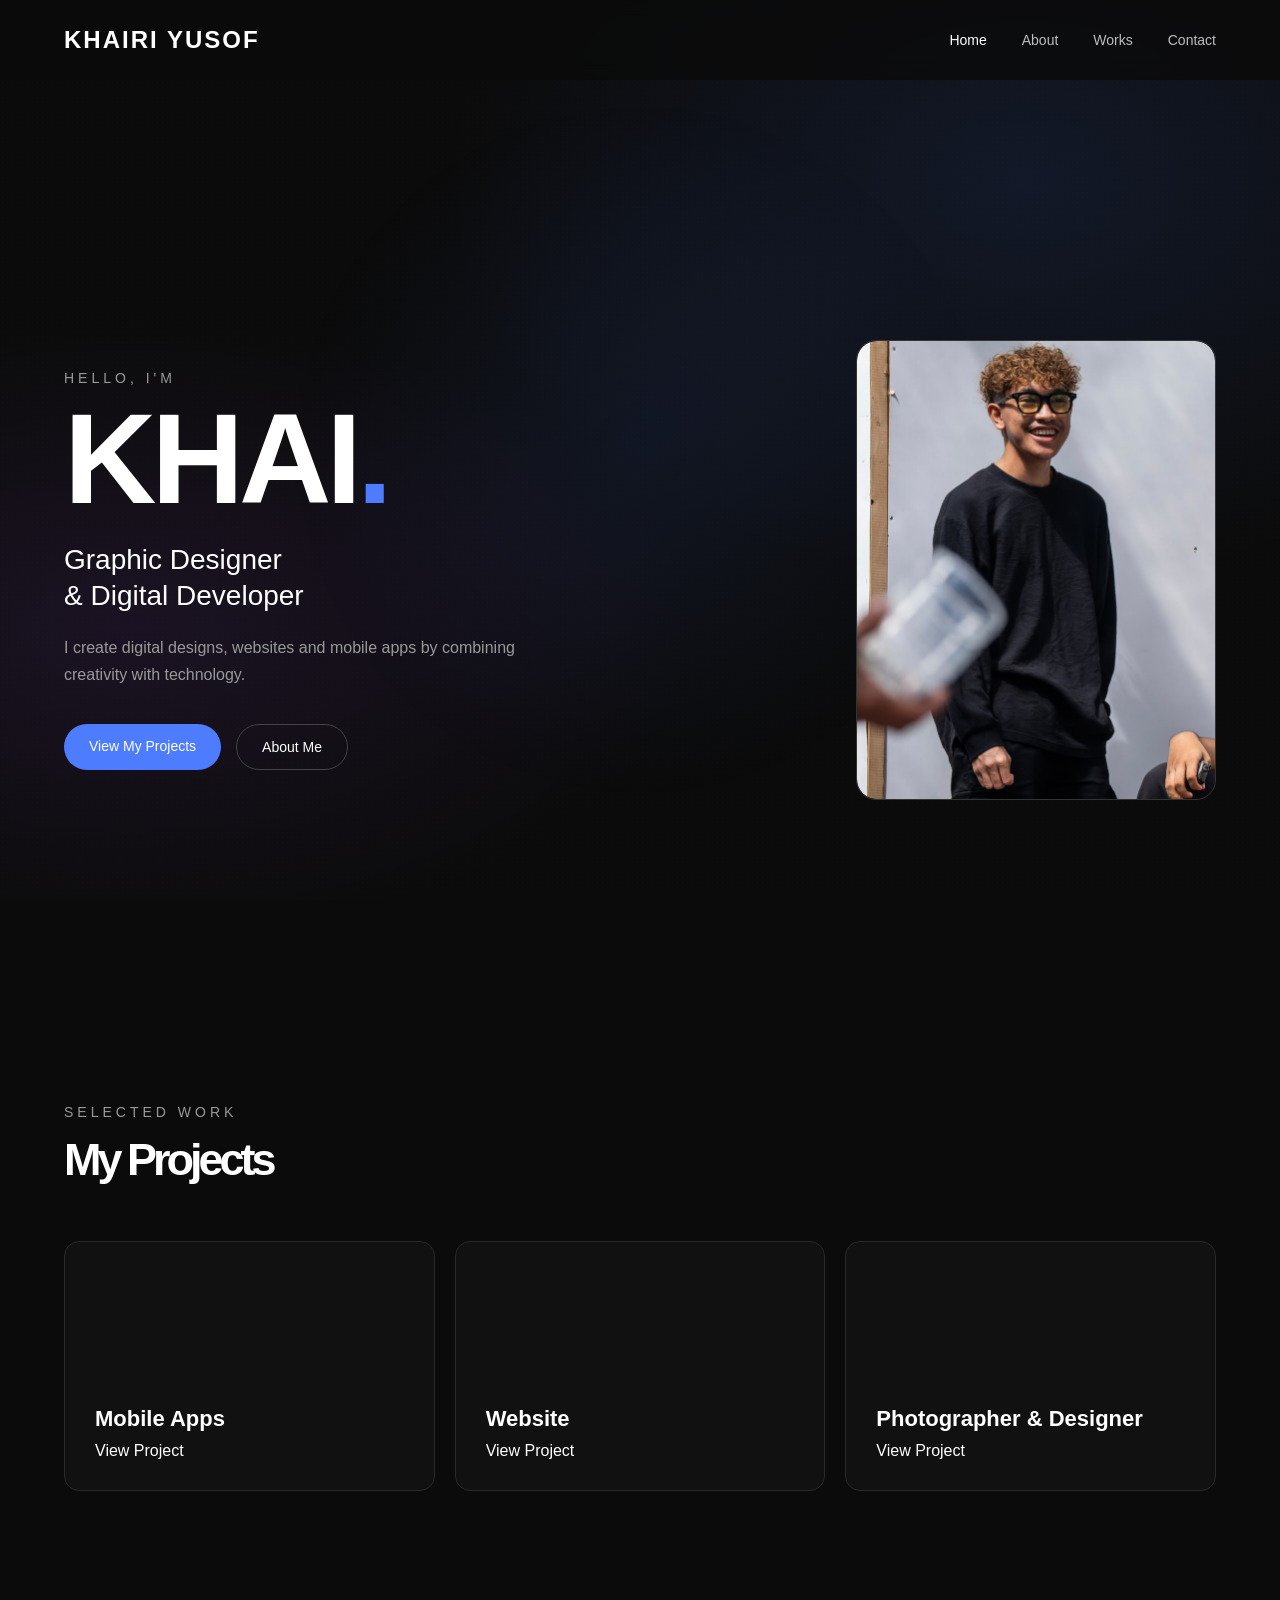
==== index.html @ d0907bf4 "Initial portfolio upload" ====
<!DOCTYPE html>
<html lang="en">

<head>
    <meta charset="UTF-8">
    <meta name="viewport" content="width=device-width, initial-scale=1.0">

    <title>Khai | Creative Multimedia</title>

    <link rel="stylesheet" href="style.css">
</head>

<body>

    <!-- NAVIGATION -->

    <header>

        <nav class="navbar">

            <a href="index.html" class="logo">
                KHAIRI YUSOF
            </a>

            <div class="nav-links">

                <a href="index.html">Home</a>

                <a href="about.html">About</a>

                <a href="#works">Works</a>

                <a href="contact.html">Contact</a>

            </div>

        </nav>

    </header>


    <!-- INTRODUCTION -->

    <section class="hero" id="home">

        <div class="hero-content">

            <p class="small-text">
                HELLO, I'M
            </p>

            <h1>
                KHAI<span>.</span>
            </h1>

            <h2>
                Graphic Designer<br>
                & Digital Developer
            </h2>

            <p class="description">
                I create digital designs, websites and mobile apps by combining creativity with technology.
            </p>

            <div class="hero-buttons">

                <a href="#works" class="btn primary">
                    View My Projects
                </a>

                <a href="about.html" class="btn secondary">
                    About Me
                </a>

            </div>

        </div>


        <!-- PHOTO -->

        <div class="hero-image">

            <div class="image-box">
                <img src="khaiii.jpeg" alt="Khairi Yusof">
            </div>

        </div>

    </section>


    <!-- MY PROJECTS -->

    <section class="home-projects" id="works">

        <div class="section-heading">

            <p class="small-text">
                SELECTED WORK
            </p>

            <h2>
                My Projects
            </h2>

        </div>


        <div class="projects-container">


            <!-- P ROJECT 1 -->

            <a href="mobileapps.html" class="project-card">


                <div class="project-content">

                    <h3>
                        Mobile Apps
                    </h3>

                    <span>
                        View Project
                    </span>

                </div>

            </a>


            <!-- PROJECT 2 -->

            <a href="website.html" class="project-card">


                <div class="project-content">

                    <h3>
                        Website
                    </h3>

                    <span>
                        View Project
                    </span>

                </div>

            </a>


            <!-- PROJECT 3 -->

            <a href="design.html" class="project-card">


                <div class="project-content">

                    <h3>
                        Photographer & Designer
                    </h3>

                    <span>
                        View Project
                    </span>

                </div>

            </a>


        </div>

    </section>


    <script src="script.js"></script>


</body>

</html>
---- style.css ----
/* =========================
   GENERAL
========================= */

* {
    margin: 0;
    padding: 0;
    box-sizing: border-box;
    scroll-behavior: smooth;
}

body {
    font-family: Arial, Helvetica, sans-serif;
    background: #0b0b0b;
    color: #ffffff;
}

a {
    text-decoration: none;
    color: inherit;
}


/* =========================
   NAVIGATION
========================= */

header {
    width: 100%;
    position: fixed;
    top: 0;
    left: 0;
    z-index: 1000;
    background: rgba(11, 11, 11, 0.85);
    backdrop-filter: blur(10px);
}

.navbar {
    width: 90%;
    max-width: 1200px;
    height: 80px;
    margin: auto;

    display: flex;
    align-items: center;
    justify-content: space-between;
}

.logo {
    font-size: 24px;
    font-weight: bold;
    letter-spacing: 2px;
}

.nav-links {
    display: flex;
    gap: 35px;
}

.nav-links a {
    font-size: 14px;
    color: #bdbdbd;
    transition: 0.3s;
}

.nav-links a:hover {
    color: #ffffff;
}


/* =========================
   HERO SECTION
========================= */

.hero {
    min-height: 100vh;
    width: 90%;
    max-width: 1200px;
    margin: auto;

    display: flex;
    align-items: center;
    justify-content: space-between;

    gap: 80px;
    padding-top: 80px;
}

.hero-content {
    max-width: 650px;
}

.small-text {
    font-size: 14px;
    letter-spacing: 4px;
    color: #999999;
    margin-bottom: 15px;
}

.hero h1 {
    font-size: clamp(70px, 10vw, 140px);
    line-height: 0.9;
    letter-spacing: -5px;
}

.hero h1 span {
    color: #888888;
}

.hero h2 {
    font-size: 28px;
    line-height: 1.3;
    margin-top: 25px;
    font-weight: 500;
}

.description {
    color: #999999;
    max-width: 500px;
    line-height: 1.7;
    margin-top: 20px;
}


/* =========================
   BUTTONS
========================= */

.hero-buttons {
    display: flex;
    gap: 15px;
    margin-top: 35px;
}

.btn {
    padding: 14px 25px;
    border-radius: 30px;
    font-size: 14px;
    transition: 0.3s;
}

.primary {
    background: #ffffff;
    color: #000000;
}

.primary:hover {
    background: #cccccc;
    transform: translateY(-3px);
}

.secondary {
    border: 1px solid #444444;
    color: #ffffff;
}

.secondary:hover {
    background: #ffffff;
    color: #000000;
    transform: translateY(-3px);
}


/* =========================
   HERO IMAGE
========================= */

.hero-image {
    display: flex;
    justify-content: center;
    align-items: center;
}

.image-box {
    width: 360px;
    height: 460px;

    border: 1px solid #333333;
    border-radius: 20px;

    display: flex;
    align-items: center;
    justify-content: center;

    background: #151515;

    position: relative;
    overflow: hidden;
}

.image-box::before {
    content: "";
    position: absolute;

    width: 200px;
    height: 200px;

    background: #2c2c2c;

    border-radius: 50%;

    filter: blur(80px);
}

.image-box span {
    position: relative;
    z-index: 2;

    color: #555555;
    text-align: center;

    letter-spacing: 3px;
    font-size: 13px;
}


/* =========================
   SECTIONS
========================= */

section:not(.hero) {
    width: 90%;
    max-width: 1200px;
    margin: auto;
    padding: 120px 0;
}

section:not(.hero) h2 {
    font-size: 45px;
    margin-bottom: 25px;
}

section:not(.hero) p {
    color: #999999;
    line-height: 1.8;
    max-width: 700px;
}


/* =========================
   PROJECTS
========================= */

.projects-container {
    display: grid;
    grid-template-columns: repeat(3, 1fr);
    gap: 20px;
    margin-top: 50px;
}

.project-card {
    min-height: 250px;

    padding: 30px;

    border: 1px solid #292929;
    border-radius: 15px;

    background: #111111;

    display: flex;
    flex-direction: column;
    justify-content: flex-end;

    transition: 0.4s;
}

.project-card:hover {
    transform: translateY(-8px);
    border-color: #666666;
}

.project-card h3 {
    font-size: 22px;
    margin-bottom: 10px;
}

.project-card p {
    font-size: 14px;
}


/* =========================
   MOBILE
========================= */

@media (max-width: 768px) {

    .navbar {
        width: 85%;
    }

    .nav-links {
        gap: 15px;
    }

    .nav-links a {
        font-size: 12px;
    }

    .hero {
        flex-direction: column;
        justify-content: center;
        text-align: center;

        padding-top: 120px;
        gap: 50px;
    }

    .hero h1 {
        font-size: 80px;
    }

    .hero h2 {
        font-size: 22px;
    }

    .description {
        margin-left: auto;
        margin-right: auto;
    }

    .hero-buttons {
        justify-content: center;
        flex-wrap: wrap;
    }

    .image-box {
        width: 280px;
        height: 360px;
    }

    .projects-container {
        grid-template-columns: 1fr;
    }

}




/* =========================
   PROJECT PAGE
========================= */

.project-page {
    padding-top: 80px;
}


/* PROJECT HERO */

.project-hero {
    width: 90%;
    max-width: 1200px;
    min-height: 90vh;
    margin: auto;

    display: grid;
    grid-template-columns: 1fr 1fr;

    align-items: center;
    gap: 80px;
}

.project-label {
    color: #888888;
    font-size: 13px;
    letter-spacing: 4px;
    margin-bottom: 20px;
}

.project-intro h1 {
    font-size: clamp(60px, 8vw, 110px);
    line-height: 0.9;
    letter-spacing: -4px;
}

.project-description {
    max-width: 500px;
    color: #999999;
    line-height: 1.8;
    margin-top: 30px;
}


/* PROJECT INFO */

.project-info {
    display: flex;
    gap: 60px;
    margin-top: 40px;
}

.project-info span {
    color: #666666;
    font-size: 11px;
    letter-spacing: 2px;
}

.project-info p {
    color: #ffffff;
    margin-top: 8px;
}


/* MAIN IMAGE */

.project-main-image {
    height: 550px;

    border: 1px solid #292929;
    border-radius: 20px;

    background: #111111;

    display: flex;
    align-items: center;
    justify-content: center;

    overflow: hidden;
}

.project-placeholder {
    text-align: center;
    color: #444444;
    font-size: 14px;
    letter-spacing: 4px;
}


/* PROJECT SECTIONS */

.project-section {
    width: 90%;
    max-width: 1000px;

    margin: auto;
    padding: 120px 0;
}

.section-number {
    color: #666666;
    font-size: 12px;
    letter-spacing: 3px;
    margin-bottom: 20px;
}

.project-section h2 {
    font-size: 55px;
    margin-bottom: 30px;
}

.project-section>p:not(.section-number) {
    color: #999999;
    max-width: 700px;
    line-height: 1.8;
}


/* ROLE */

.role-grid {
    display: grid;
    grid-template-columns: repeat(2, 1fr);
    gap: 15px;
    margin-top: 50px;
}

.role-card {
    padding: 35px;

    border: 1px solid #292929;
    border-radius: 15px;

    background: #111111;

    transition: 0.3s;
}

.role-card:hover {
    transform: translateY(-5px);
    border-color: #555555;
}

.role-card h3 {
    margin-bottom: 15px;
    font-size: 20px;
}

.role-card p {
    color: #888888;
    line-height: 1.6;
}


/* PROCESS */

.process {
    display: grid;
    grid-template-columns: repeat(4, 1fr);
    gap: 30px;
    margin-top: 50px;
}

.process div {
    border-top: 1px solid #333333;
    padding-top: 25px;
}

.process span {
    color: #555555;
    font-size: 13px;
}

.process h3 {
    margin-top: 20px;
    margin-bottom: 10px;
}

.process p {
    color: #777777;
    font-size: 14px;
    line-height: 1.6;
}


/* GALLERY */

.project-gallery {
    display: grid;
    grid-template-columns: repeat(2, 1fr);
    gap: 15px;
    margin-top: 50px;
}

.gallery-item {
    height: 350px;

    border: 1px solid #292929;
    border-radius: 15px;

    background: #111111;

    display: flex;
    align-items: center;
    justify-content: center;

    color: #444444;
    letter-spacing: 3px;

    transition: 0.3s;
}

.gallery-item:hover {
    transform: scale(1.01);
    border-color: #555555;
}


/* BACK BUTTON */

.back-section {
    width: 90%;
    max-width: 1000px;
    margin: auto;

    padding: 40px 0 100px;
}

.back-button {
    display: inline-block;

    padding: 15px 25px;

    border: 1px solid #333333;
    border-radius: 30px;

    color: #aaaaaa;

    transition: 0.3s;
}

.back-button:hover {
    background: #ffffff;
    color: #000000;
}


/* =========================
   PROJECT MOBILE
========================= */

@media (max-width: 768px) {

    .project-hero {
        grid-template-columns: 1fr;
        gap: 50px;
        padding-top: 60px;
    }

    .project-intro h1 {
        font-size: 65px;
    }

    .project-main-image {
        height: 400px;
    }

    .project-info {
        gap: 25px;
        flex-wrap: wrap;
    }

    .project-section {
        padding: 80px 0;
    }

    .project-section h2 {
        font-size: 40px;
    }

    .role-grid {
        grid-template-columns: 1fr;
    }

    .process {
        grid-template-columns: 1fr;
    }

    .project-gallery {
        grid-template-columns: 1fr;
    }

}




/* =========================
   ABOUT PAGE
========================= */

.about-page {
    padding-top: 80px;
}


/* ABOUT HERO */

.about-hero {
    width: 90%;
    max-width: 1200px;
    min-height: 80vh;
    margin: auto;

    display: grid;
    grid-template-columns: 1fr 1fr;

    align-items: center;
    gap: 100px;
}

.about-heading h1 {
    font-size: clamp(70px, 9vw, 120px);
    line-height: 0.9;
    letter-spacing: -5px;
}

.about-heading h1 span {
    color: #777777;
}

.about-intro {
    max-width: 550px;
}

.about-intro p {
    color: #999999;
    font-size: 18px;
    line-height: 1.8;
    margin-bottom: 25px;
}


/* ABOUT SECTIONS */

.about-section {
    width: 90%;
    max-width: 1200px;
    margin: auto;

    padding: 120px 0;

    display: grid;
    grid-template-columns: 35% 65%;

    gap: 60px;

    border-top: 1px solid #202020;
}

.about-section-title h2 {
    font-size: 45px;
    margin-top: 15px;
}

.section-number {
    color: #666666;
    font-size: 12px;
    letter-spacing: 3px;
}

.about-text {
    max-width: 700px;
}

.about-text p {
    color: #999999;
    line-height: 1.9;
    margin-bottom: 25px;
}


/* EDUCATION */

.education-card {
    border: 1px solid #292929;
    border-radius: 15px;

    padding: 35px;

    display: flex;
    gap: 50px;

    background: #111111;
}

.education-year {
    color: #666666;
    font-size: 14px;
}

.education-card h3 {
    margin-bottom: 10px;
}

.education-card p {
    color: #888888;
}


/* SKILLS */

.skills-grid {
    display: grid;
    grid-template-columns: repeat(2, 1fr);
    gap: 15px;
}

.skill-card {
    padding: 30px;

    border: 1px solid #292929;
    border-radius: 15px;

    background: #111111;

    transition: 0.3s;
}

.skill-card:hover {
    transform: translateY(-5px);
    border-color: #555555;
}

.skill-card span {
    color: #555555;
    font-size: 12px;
}

.skill-card h3 {
    margin: 20px 0 12px;
}

.skill-card p {
    color: #888888;
    line-height: 1.6;
    font-size: 14px;
}


/* TOOLS */

.tools-list {
    display: grid;
    grid-template-columns: repeat(2, 1fr);
    gap: 0;

    border-top: 1px solid #292929;
}

.tools-list div {
    padding: 25px 0;

    border-bottom: 1px solid #292929;

    color: #aaaaaa;

    transition: 0.3s;
}

.tools-list div:hover {
    color: #ffffff;
    padding-left: 10px;
}


/* STRENGTHS */

.strengths {
    display: grid;
    grid-template-columns: repeat(3, 1fr);
    gap: 30px;
}

.strengths div {
    border-top: 1px solid #333333;
    padding-top: 25px;
}

.strengths h3 {
    margin-bottom: 15px;
}

.strengths p {
    color: #888888;
    line-height: 1.6;
    font-size: 14px;
}


/* ACTIVE NAV */

.nav-links .active {
    color: #ffffff;
}


/* ABOUT MOBILE */

@media (max-width: 768px) {

    .about-hero {
        grid-template-columns: 1fr;
        gap: 50px;
        padding: 70px 0;
    }

    .about-heading h1 {
        font-size: 75px;
    }

    .about-intro p {
        font-size: 16px;
    }

    .about-section {
        grid-template-columns: 1fr;
        gap: 35px;
        padding: 80px 0;
    }

    .skills-grid {
        grid-template-columns: 1fr;
    }

    .tools-list {
        grid-template-columns: 1fr;
    }

    .strengths {
        grid-template-columns: 1fr;
        gap: 40px;
    }

    .education-card {
        gap: 20px;
    }

}



/* =========================
   ESPORTS SECTION
========================= */

.esports-section {
    width: 90%;
    max-width: 1200px;
    margin: 80px auto 120px;

    min-height: 500px;

    display: grid;
    grid-template-columns: 1fr 1fr;

    border-top: 1px solid #292929;
    border-bottom: 1px solid #292929;

    background: #0d0d0d;
}


.esports-content {
    padding: 80px;

    display: flex;
    flex-direction: column;
    justify-content: center;
}


.esports-content h2 {
    font-size: clamp(60px, 7vw, 100px);
    line-height: 0.9;
    letter-spacing: -4px;
    margin: 20px 0 30px;
}


.esports-content h2 span {
    color: #777777;
}


.esports-description {
    max-width: 500px;

    color: #999999;
    line-height: 1.8;

    margin-bottom: 35px;
}


.esports-button {
    display: inline-block;

    width: fit-content;

    padding: 15px 25px;

    border: 1px solid #444444;
    border-radius: 30px;

    color: #ffffff;

    font-size: 14px;

    transition: 0.3s;
}


.esports-button:hover {
    background: #ffffff;
    color: #000000;

    transform: translateX(5px);
}


/* VISUAL */

.esports-visual {
    position: relative;

    min-height: 500px;

    background:
        radial-gradient(circle at center,
            #292929 0%,
            #111111 45%,
            #0b0b0b 75%);

    display: flex;
    align-items: center;
    justify-content: center;

    overflow: hidden;
}


.esports-number {
    position: absolute;

    top: 30px;
    right: 35px;

    font-size: 12px;
    letter-spacing: 3px;

    color: #555555;
}


.esports-title {
    font-size: clamp(55px, 7vw, 100px);

    font-weight: bold;

    line-height: 0.85;

    letter-spacing: -5px;

    text-align: center;

    color: #ffffff;
}


.esports-tag {
    position: absolute;

    bottom: 35px;
    left: 35px;

    font-size: 11px;

    letter-spacing: 3px;

    color: #666666;
}


/* MOBILE */

@media (max-width: 768px) {

    .esports-section {
        grid-template-columns: 1fr;
    }

    .esports-content {
        padding: 60px 30px;
    }

    .esports-visual {
        min-height: 350px;
    }

    .esports-title {
        font-size: 65px;
    }

}



/* =========================
   ESPORTS PAGE
========================= */

.esports-page {
    background: #0b0b0b;
    color: #ffffff;
}


/* HERO */

.esports-hero {
    width: 90%;
    max-width: 1200px;
    min-height: 90vh;
    margin: auto;

    display: grid;
    grid-template-columns: 1.2fr 0.8fr;
    align-items: center;

    gap: 80px;
}


.esports-hero-content h1 {
    font-size: clamp(80px, 12vw, 170px);
    line-height: 0.8;
    letter-spacing: -8px;
    margin: 25px 0;
}


.esports-hero-content h1 span {
    color: #666666;
}


.esports-hero-content h2 {
    font-size: clamp(35px, 5vw, 65px);
    line-height: 0.9;
    letter-spacing: -3px;
    margin-bottom: 30px;
}


.esports-intro {
    max-width: 520px;
    color: #999999;
    line-height: 1.8;
}


/* PLAYER CARD */

.player-card {
    min-height: 450px;

    border: 1px solid #292929;

    background:
        radial-gradient(circle at center,
            #292929 0%,
            #151515 45%,
            #0b0b0b 80%);

    display: flex;
    flex-direction: column;
    justify-content: center;
    align-items: center;

    position: relative;
}


.player-label {
    position: absolute;
    top: 25px;
    left: 25px;

    font-size: 10px;
    letter-spacing: 3px;
    color: #555555;
}


.player-icon {
    width: 130px;
    height: 130px;

    border: 1px solid #555555;
    border-radius: 50%;

    display: flex;
    align-items: center;
    justify-content: center;

    font-size: 60px;
    font-weight: bold;

    margin-bottom: 30px;
}


.player-card h3 {
    font-size: 35px;
    letter-spacing: 2px;
    margin: 0;
}


.player-card p {
    color: #777777;
    font-size: 11px;
    letter-spacing: 3px;
}


.player-line {
    width: 50px;
    height: 1px;
    background: #555555;

    margin: 25px 0;
}


.player-card>span {
    font-size: 10px;
    letter-spacing: 4px;
    color: #888888;
}


/* PROFILE */

.esports-profile,
.competitive-section,
.achievements-section {
    width: 90%;
    max-width: 1200px;
    margin: 100px auto;
}


.section-heading {
    margin-bottom: 60px;
}


.section-heading h2 {
    font-size: clamp(50px, 7vw, 90px);
    line-height: 0.9;
    letter-spacing: -4px;
    margin-top: 15px;
}


.section-heading h2 span {
    color: #666666;
}


/* PROFILE GRID */

.profile-grid {
    display: grid;
    grid-template-columns: repeat(4, 1fr);

    border-top: 1px solid #292929;
    border-bottom: 1px solid #292929;
}


.profile-item {
    padding: 35px 25px;

    border-right: 1px solid #292929;
}


.profile-item:last-child {
    border-right: none;
}


.profile-item span {
    font-size: 10px;
    letter-spacing: 3px;
    color: #666666;
}


.profile-item h3 {
    font-size: 20px;
    margin-top: 20px;
}


/* EXPERIENCE */

.experience-grid {
    display: grid;
    grid-template-columns: repeat(2, 1fr);
}


.experience-card {
    padding: 45px;

    border: 1px solid #292929;

    transition: 0.3s;
}


.experience-card:hover {
    background: #151515;
}


.experience-card span {
    color: #555555;
    font-size: 12px;
    letter-spacing: 2px;
}


.experience-card h3 {
    margin: 25px 0 15px;

    font-size: 25px;
    letter-spacing: 1px;
}


.experience-card p {
    color: #888888;
    line-height: 1.7;
}


/* ACHIEVEMENTS */

.achievement-list {
    border-top: 1px solid #292929;
}


.achievement-item {
    display: grid;
    grid-template-columns: 80px 1fr 1fr;
    align-items: center;

    padding: 30px 0;

    border-bottom: 1px solid #292929;
}


.achievement-item span {
    color: #555555;
}


.achievement-item h3 {
    font-size: 20px;
}


.achievement-item p {
    color: #777777;
}


/* GAMEPLAY */

.gameplay-section {
    width: 90%;
    max-width: 1200px;

    margin: 150px auto;

    display: grid;
    grid-template-columns: 1fr 1fr;

    gap: 60px;
}


.gameplay-content h2 {
    font-size: clamp(60px, 8vw, 100px);
    line-height: 0.85;
    letter-spacing: -5px;

    margin: 20px 0 35px;
}


.gameplay-content h2 span {
    color: #666666;
}


.gameplay-content>p:last-child {
    max-width: 500px;

    color: #888888;

    line-height: 1.8;
}


.gameplay-box {
    min-height: 400px;

    border: 1px solid #292929;

    display: flex;
    align-items: center;
    justify-content: center;

    background:
        radial-gradient(circle,
            #252525 0%,
            #111111 55%,
            #0b0b0b 100%);
}


.gameplay-placeholder {
    text-align: center;

    font-size: 25px;
    font-weight: bold;

    letter-spacing: 4px;

    color: #444444;
}


/* FOOTER */

.esports-footer {
    width: 90%;
    max-width: 1200px;

    margin: 80px auto 100px;

    padding-top: 40px;

    border-top: 1px solid #292929;
}


/* MOBILE */

@media (max-width: 768px) {

    .esports-hero {
        grid-template-columns: 1fr;
        padding-top: 100px;
        gap: 50px;
    }


    .esports-hero-content h1 {
        font-size: 90px;
    }


    .player-card {
        min-height: 350px;
    }


    .profile-grid {
        grid-template-columns: 1fr 1fr;
    }


    .profile-item:nth-child(2) {
        border-right: none;
    }


    .experience-grid {
        grid-template-columns: 1fr;
    }


    .achievement-item {
        grid-template-columns: 50px 1fr;
        gap: 15px;
    }


    .achievement-item p {
        grid-column: 2;
    }


    .gameplay-section {
        grid-template-columns: 1fr;
    }


    .gameplay-box {
        min-height: 300px;
    }

}


/* =========================
   CONTACT PAGE
========================= */

.contact-page {
    padding-top: 80px;
}

.contact-hero {
    width: 90%;
    max-width: 1200px;
    min-height: 80vh;
    margin: auto;

    display: grid;
    grid-template-columns: 1.3fr 0.7fr;

    align-items: center;
    gap: 100px;

    padding: 80px 0;
}

.contact-content h1 {
    font-size: clamp(55px, 8vw, 110px);
    line-height: 0.95;
    letter-spacing: -5px;
    margin-top: 25px;
}

.contact-content h1 span {
    color: #777777;
}

.contact-description {
    max-width: 500px;
    color: #999999;
    line-height: 1.8;
    margin-top: 30px;
}

.contact-buttons {
    display: flex;
    flex-wrap: wrap;
    gap: 15px;
    margin-top: 35px;
}

.contact-info {
    border-top: 1px solid #292929;
}

.contact-item {
    padding: 30px 0;
    border-bottom: 1px solid #292929;
}

.contact-label {
    color: #666666;
    font-size: 11px;
    letter-spacing: 3px;
    margin-bottom: 12px;
}

.contact-value {
    color: #ffffff;
    font-size: 15px;
    overflow-wrap: anywhere;
}


/* CONTACT MOBILE */

@media (max-width: 768px) {

    .contact-hero {
        grid-template-columns: 1fr;
        gap: 50px;
        padding: 70px 0;
    }

    .contact-content h1 {
        font-size: 60px;
        letter-spacing: -3px;
    }

    .contact-description {
        font-size: 14px;
    }

    .contact-buttons {
        gap: 10px;
    }

}



/* ========================================
   BACKGROUND ENHANCEMENT
======================================== */

body {
    background-color: #0b0b0b;
    background-image:
        radial-gradient(ellipse at 80% 20%,
            rgba(177, 95, 44, 0.12) 0%,
            transparent 40%),
        radial-gradient(ellipse at 10% 70%,
            rgba(177, 95, 44, 0.07) 0%,
            transparent 35%);
    background-attachment: fixed;
    position: relative;
}

/* Subtle background texture */

body::before {
    content: "";
    position: fixed;
    inset: 0;

    background-image: radial-gradient(rgba(255, 255, 255, 0.12) 0.6px,
            transparent 0.6px);

    background-size: 5px 5px;
    opacity: 0.12;

    pointer-events: none;
    z-index: -1;
}

/* ========================================
   SMOOTH HOVER EFFECTS
======================================== */

.project-card {
    transition:
        transform 0.4s ease,
        border-color 0.4s ease,
        background 0.4s ease;
}

.project-card:hover {
    transform: translateY(-8px);
    border-color: rgba(177, 95, 44, 0.7);
    background: #15120f;
}

.btn,
.back-button,
.esports-button {
    transition:
        transform 0.3s ease,
        background 0.3s ease,
        color 0.3s ease,
        border-color 0.3s ease;
}

/* ========================================
   SCROLL REVEAL ANIMATION
======================================== */

.reveal {
    opacity: 0;
    transform: translateY(25px);

    transition:
        opacity 0.8s ease,
        transform 0.8s ease;
}

.reveal.visible {
    opacity: 1;
    transform: translateY(0);
}

/* ========================================
   PAGE LOADER
======================================== */

.page-loader {
    position: fixed;
    inset: 0;

    background: #0b0b0b;
    color: #ffffff;

    display: flex;
    align-items: center;
    justify-content: center;

    z-index: 99999;

    transition:
        transform 0.8s cubic-bezier(0.76, 0, 0.24, 1),
        visibility 0.8s;
}

.page-loader.hide {
    transform: translateY(-100%);
    visibility: hidden;
    pointer-events: none;
}

.loader-content {
    text-align: center;
}

.loader-number {
    font-size: clamp(60px, 12vw, 120px);
    font-weight: bold;
    letter-spacing: -5px;
}

.loader-label {
    margin-top: 15px;
    font-size: 11px;
    letter-spacing: 4px;
    color: #999999;
}

.loader-line {
    width: 180px;
    height: 2px;

    background: #333333;

    margin: 25px auto 0;
    overflow: hidden;
}

.loader-progress {
    width: 0%;
    height: 100%;
    background: #4d7cfe;

    transition: width 0.1s linear;
}

/* ========================================
   OPTIONAL HERO ACCENT
======================================== */

.hero h1 span {
    color: #4d7cfe;
}

/* Soft orange accent on selected text */

.section-heading h2 {
    transition: color 0.3s ease;
}

/* ========================================
   REDUCED MOTION ACCESSIBILITY
======================================== */

@media (prefers-reduced-motion: reduce) {

    *,
    *::before,
    *::after {
        scroll-behavior: auto !important;
        animation-duration: 0.01ms !important;
        transition-duration: 0.01ms !important;
    }

    .reveal {
        opacity: 1;
        transform: none;
    }
}


.image-box img {
    width: 100%;
    height: 100%;
    object-fit: cover;
    object-position: center;
    border-radius: inherit;
    display: block;
    position: relative;
    z-index: 2;
}



/* ========================================
   INTERACTIVE BACKGROUND GLOW
======================================== */

body {
    --mouse-x: 50%;
    --mouse-y: 50%;
}

/* Glow follows the mouse */
body::after {
    content: "";
    position: fixed;
    inset: 0;

    background: radial-gradient(500px circle at var(--mouse-x) var(--mouse-y),
            rgba(177, 95, 44, 0.09),
            transparent 70%);

    pointer-events: none;
    z-index: 0;
    opacity: 0.8;

    transition: opacity 0.3s ease;
}

/* Keep website content above the glow */
header,
section,
footer {
    position: relative;
    z-index: 1;
}

/* Keep the header above everything */
header {
    z-index: 1000;
}

/* Disable mouse glow on smaller screens */
@media (max-width: 768px) {
    body::after {
        display: none;
    }
}




/* ========================================
   PROFILE IMAGE PARALLAX EFFECT
======================================== */

.hero-image {
    perspective: 1000px;
}

.image-box {
    transform-style: preserve-3d;
    will-change: transform;

    transition:
        transform 0.2s ease-out,
        border-color 0.3s ease,
        box-shadow 0.3s ease;
}

/* Subtle orange glow around the profile box */

.image-box:hover {
    border-color: rgba(177, 95, 44, 0.6);

    box-shadow:
        0 15px 50px rgba(177, 95, 44, 0.08);
}

/* Profile image */

.image-box img {
    width: 100%;
    height: 100%;

    object-fit: cover;
    object-position: center;

    display: block;
    border-radius: inherit;

    position: relative;
    z-index: 2;
}

/* Disable parallax on mobile */

@media (max-width: 768px) {
    .image-box {
        transform: none !important;
        will-change: auto;
    }
}

@media (prefers-reduced-motion: reduce) {
    .image-box {
        transform: none !important;
        transition: none;
    }
}



/* ========================================
   NEW COLOR THEME — ELECTRIC BLUE + VIOLET
======================================== */

/* Background glow */

body {
    background-color: #0b0b0b;

    background-image:
        radial-gradient(ellipse at 80% 20%,
            rgba(77, 124, 254, 0.12) 0%,
            transparent 40%),
        radial-gradient(ellipse at 10% 70%,
            rgba(168, 85, 247, 0.10) 0%,
            transparent 35%);

    background-attachment: fixed;
}

/* Interactive mouse glow */

body::after {
    background: radial-gradient(500px circle at var(--mouse-x, 50%) var(--mouse-y, 50%),
            rgba(77, 124, 254, 0.12),
            transparent 70%);
}

/* Main heading accent */

.hero h1 span {
    color: #4d7cfe;
}

/* Primary button */

.primary {
    background: #4d7cfe;
    color: #ffffff;
}

.primary:hover {
    background: #a855f7;
    color: #ffffff;
}

/* Secondary button */

.secondary:hover {
    border-color: #4d7cfe;
    background: #4d7cfe;
    color: #ffffff;
}

/* Project cards */

.project-card:hover {
    border-color: rgba(77, 124, 254, 0.7);
    background: #10111a;
}

/* Profile image */

.image-box:hover {
    border-color: rgba(77, 124, 254, 0.7);

    box-shadow:
        0 15px 50px rgba(77, 124, 254, 0.12),
        0 0 30px rgba(168, 85, 247, 0.08);
}

/* Esports button */

.esports-button:hover {
    border-color: #4d7cfe;
    background: #4d7cfe;
    color: #ffffff;
}

/* Back button */

.back-button:hover {
    background: #4d7cfe;
    border-color: #4d7cfe;
    color: #ffffff;
}

/* Accent for links */

.text-link:hover {
    color: #4d7cfe;
}

/* Smooth color transitions */

.hero h1 span,
.primary,
.secondary,
.project-card,
.image-box,
.esports-button,
.back-button,
.text-link {
    transition:
        color 0.3s ease,
        background 0.3s ease,
        border-color 0.3s ease,
        box-shadow 0.3s ease,
        transform 0.3s ease;
}

/* ========================================
   CENTER GROUP PROJECT — FINAL FIX
======================================== */

.project-page>.project-hero {
    width: 100%;
    max-width: none;
    min-height: calc(100vh - 80px);
    margin: 0;
    padding: 80px 24px 40px;

    display: flex;
    flex-direction: column;
    justify-content: center;
    align-items: center;

    text-align: center;
    gap: 0;
}

.project-page>.project-hero>.project-intro {
    width: 100%;
    max-width: 900px;
    margin: 0 auto;
    text-align: center;
}

.project-page>.project-hero .project-label {
    text-align: center;
    margin-bottom: 24px;
}

.project-page>.project-hero h1 {
    width: 100%;
    margin: 0 auto;
    font-size: clamp(60px, 8vw, 110px);
    line-height: 0.95;
    letter-spacing: -4px;
    text-align: center;
}

.project-page>.project-hero .project-description {
    width: 100%;
    max-width: 650px;
    margin: 30px auto 0;
    text-align: center;
}

.project-page>.project-hero .project-info {
    width: fit-content;
    max-width: 100%;
    margin: 40px auto 0;

    display: flex;
    justify-content: center;
    align-items: flex-start;
    gap: 60px;

    text-align: left;
}

/* MOBILE */
@media (max-width: 768px) {
    .project-page>.project-hero {
        width: 100%;
        min-height: calc(100vh - 80px);
        padding: 100px 20px 50px;
    }

    .project-page>.project-hero h1 {
        font-size: clamp(45px, 10vw, 65px);
        letter-spacing: -2px;
    }

    .project-page>.project-hero .project-description {
        font-size: 14px;
    }

    .project-page>.project-hero .project-info {
        gap: 25px;
        flex-wrap: wrap;
        justify-content: center;
    }
}

/* Fine-tune project hero position */
.project-page>.project-hero {
    transform: translateY(-20px);
}


/* PROJECT PDF BUTTON */
.pdf-description {
    color: #999;
    font-size: 16px;
    margin: 20px 0 28px;
}

.pdf-button {
    display: inline-flex;
    align-items: center;
    justify-content: center;
    padding: 15px 28px;

    background: #4d7cfe;
    color: #fff;
    text-decoration: none;

    font-size: 15px;
    font-weight: 600;

    border: 1px solid #4d7cfe;
    border-radius: 8px;

    transition: all 0.3s ease;
}

.pdf-button:hover {
    background: #a855f7;
    border-color: #a855f7;
    transform: translateY(-3px);
    box-shadow: 0 8px 25px rgba(77, 124, 254, 0.2);
}


/* ======================================== PERSONAL PROJECTS ======================================== */
.personal-project-card {
    overflow: hidden;
    transition: transform 0.3s ease, border-color 0.3s ease, box-shadow 0.3s ease;
}

.personal-project-card:hover {
    transform: translateY(-6px);
    border-color: rgba(77, 124, 254, 0.7);
    box-shadow: 0 12px 35px rgba(77, 124, 254, 0.08);
}

.personal-project-image {
    width: 100%;
    aspect-ratio: 16 / 10;
    margin-bottom: 24px;
    overflow: hidden;
    border-radius: 8px;
    background: #151515;
}

.personal-project-image img {
    width: 100%;
    height: 100%;
    display: block;
    object-fit: cover;
    transition: transform 0.5s ease;
}

.personal-project-card:hover .personal-project-image img {
    transform: scale(1.04);
}

.project-card-category {
    margin-bottom: 12px;
    color: #4d7cfe;
    font-size: 11px;
    font-weight: 600;
    letter-spacing: 2px;
}

.personal-project-card h3 {
    margin-bottom: 12px;
}

.personal-project-card>p:last-child {
    line-height: 1.7;
}

@media (max-width: 768px) {
    .personal-project-image {
        aspect-ratio: 16 / 10;
    }

    .personal-project-card {
        padding: 20px;
    }
}



/* PERSONAL PROJECTS — VERTICAL SECTIONS */
.personal-category {
    padding: 50px 0;
    border-bottom: 1px solid rgba(255, 255, 255, 0.1);
}

.personal-category:first-child {
    padding-top: 20px;
}

.personal-category:last-child {
    border-bottom: none;
}

.personal-category h2 {
    margin: 15px 0;
}

.personal-category .pdf-description {
    color: #999;
    font-size: 16px;
    line-height: 1.7;
    margin: 15px 0 28px;
}

.pdf-list {
    display: flex;
    flex-wrap: wrap;
    gap: 14px;
}

.personal-category .pdf-button {
    display: inline-flex;
    align-items: center;
    justify-content: center;
    padding: 14px 22px;
    background: #4d7cfe;
    color: #fff;
    text-decoration: none;
    font-size: 14px;
    font-weight: 600;
    border: 1px solid #4d7cfe;
    border-radius: 8px;
    transition: all 0.3s ease;
}

.personal-category .pdf-button:hover {
    background: #a855f7;
    border-color: #a855f7;
    transform: translateY(-3px);
    box-shadow: 0 8px 25px rgba(77, 124, 254, 0.2);
}

@media (max-width: 600px) {
    .personal-category {
        padding: 35px 0;
    }

    .pdf-list {
        flex-direction: column;
        align-items: flex-start;
    }

    .personal-category .pdf-button {
        max-width: 100%;
    }
}


/* PHOTOGRAPHY GALLERY */
.photography-gallery {
    display: grid;
    grid-template-columns: repeat(2, minmax(0, 1fr));
    gap: 20px;
    margin-top: 28px;
}

.photo-placeholder {
    width: 100%;
    aspect-ratio: 16 / 10;
    display: flex;
    align-items: center;
    justify-content: center;
    background: #111;
    border: 1px solid #292929;
    border-radius: 12px;
    color: #555;
    font-size: 13px;
    letter-spacing: 3px;
    overflow: hidden;
    transition: border-color 0.3s ease;
}

.photo-placeholder:hover {
    border-color: #4d7cfe;
}

@media (max-width: 600px) {
    .photography-gallery {
        grid-template-columns: 1fr;
        gap: 16px;
    }
}


/* PHOTOGRAPHY GALLERY FIX */
.photography-category .photography-gallery {
    display: grid;
    grid-template-columns: repeat(2, minmax(0, 1fr));
    gap: 20px;
    width: 100%;
    margin-top: 28px;
}

.photography-category .photo-placeholder {
    width: 100%;
    aspect-ratio: 16 / 10;
    box-sizing: border-box;
    display: flex;
    align-items: center;
    justify-content: center;
    background: #111;
    border: 1px solid #292929;
    border-radius: 12px;
    color: #555;
    font-size: 13px;
    letter-spacing: 3px;
    overflow: hidden;
    transition: border-color 0.3s ease;
}

.photography-category .photo-placeholder:hover {
    border-color: #4d7cfe;
}

@media (max-width: 600px) {
    .photography-category .photography-gallery {
        grid-template-columns: 1fr;
    }
}



/* WEBSITE PROJECT LIST */

.website-project-list {
    margin-top: 35px;
    border-top: 1px solid #292929;
}

.website-project-item {
    display: flex;
    align-items: center;
    justify-content: space-between;
    gap: 30px;

    padding: 30px 0;
    border-bottom: 1px solid #292929;

    transition: padding 0.3s ease;
}

.website-project-item:hover {
    padding-left: 12px;
    padding-right: 12px;
}

.website-project-number {
    display: block;
    margin-bottom: 12px;

    color: #4d7cfe;
    font-size: 12px;
    letter-spacing: 2px;
}

.website-project-item h3 {
    margin-bottom: 10px;
    font-size: 22px;
}

.website-project-item p {
    margin: 0;
    color: #999;
    line-height: 1.7;
}

.website-project-item .pdf-button {
    flex-shrink: 0;
    text-align: center;
}

@media (max-width: 600px) {
    .website-project-item {
        align-items: flex-start;
        flex-direction: column;
        gap: 20px;
    }

    .website-project-item .pdf-button {
        max-width: 100%;
    }
}


/* WEBSITE PROJECTS — CLEAN ROW LAYOUT */

.website-project-list {
    width: 100%;
    margin-top: 35px;
    border-top: 1px solid #292929;
}

.website-project-item {
    display: flex;
    flex-direction: row;
    align-items: center;
    justify-content: space-between;
    gap: 30px;

    padding: 28px 0;
    border-bottom: 1px solid #292929;

    transition: padding 0.3s ease;
}

.website-project-item:hover {
    padding-left: 10px;
    padding-right: 10px;
}

.website-project-item>div {
    flex: 1;
    min-width: 0;
}

.website-project-number {
    display: block;
    margin-bottom: 8px;
    color: #4d7cfe;
    font-size: 12px;
    letter-spacing: 2px;
}

.website-project-item h3 {
    margin: 0 0 8px;
    font-size: 22px;
}

.website-project-item p {
    margin: 0;
    color: #999;
    line-height: 1.7;
}

.website-project-item .pdf-button {
    display: inline-flex;
    flex-shrink: 0;
    align-items: center;
    justify-content: center;

    min-width: 170px;
    padding: 14px 20px;
    box-sizing: border-box;

    text-align: center;
    white-space: nowrap;
}

@media (max-width: 600px) {
    .website-project-item {
        align-items: flex-start;
        flex-direction: column;
        gap: 18px;
    }

    .website-project-item .pdf-button {
        min-width: 0;
    }
}


/* DESIGN & PHOTOGRAPHY PAGE */

.design-description {
    margin: 18px 0 30px;
    color: #999;
    font-size: 16px;
    line-height: 1.7;
}

/* GRAPHIC DESIGN GALLERY */

.design-gallery {
    display: grid;
    grid-template-columns: repeat(2, minmax(0, 1fr));
    gap: 24px;
    margin-top: 30px;
}

.design-item {
    overflow: hidden;
    background: #111;
    border: 1px solid #292929;
    border-radius: 12px;
    transition: border-color 0.3s ease,
        transform 0.3s ease;
}

.design-item:hover {
    border-color: #4d7cfe;
    transform: translateY(-4px);
}

.design-item img {
    display: block;
    width: 100%;
    aspect-ratio: 4 / 3;
    object-fit: cover;
    transition: transform 0.5s ease;
}

.design-item:hover img {
    transform: scale(1.04);
}

.design-caption {
    display: flex;
    justify-content: space-between;
    align-items: center;
    gap: 15px;
    padding: 16px 20px;
}

.design-caption span {
    color: #4d7cfe;
    font-size: 12px;
    letter-spacing: 2px;
}

.design-caption p {
    margin: 0;
    color: #ddd;
    font-size: 14px;
}


/* PHOTOGRAPHY GALLERY */

.photography-gallery {
    display: grid;
    grid-template-columns: repeat(2, minmax(0, 1fr));
    gap: 20px;
    margin-top: 30px;
}

.photo-item {
    overflow: hidden;
    background: #111;
    border: 1px solid #292929;
    border-radius: 12px;
    aspect-ratio: 4 / 3;
    transition: border-color 0.3s ease,
        transform 0.3s ease;
}

.photo-item:hover {
    border-color: #4d7cfe;
    transform: translateY(-4px);
}

.photo-item img {
    display: block;
    width: 100%;
    height: 100%;
    object-fit: cover;
    transition: transform 0.5s ease;
}

.photo-item:hover img {
    transform: scale(1.04);
}


/* RESPONSIVE */

@media (max-width: 600px) {

    .design-gallery,
    .photography-gallery {
        grid-template-columns: 1fr;
        gap: 16px;
    }

    .design-caption {
        padding: 14px 16px;
    }

}




/* PHOTO 06 ONLY */
.photography-gallery .photo-item:nth-child(6) img {
    object-fit: center;
    object-position: center 27%;
}


/* FOUR POSTER LAYOUT */

.design-gallery {
    display: grid;
    grid-template-columns: repeat(2, minmax(0, 1fr));
    gap: 24px;
}

.design-gallery .poster-item {
    overflow: hidden;
    background: #111;
    border: 1px solid #292929;
    border-radius: 12px;
}

.design-gallery .poster-item img {
    display: block;
    width: 100%;
    height: auto;
    aspect-ratio: 1 / 1.414;
    object-fit: contain;
    background: #111;
}

@media (max-width: 600px) {
    .design-gallery {
        grid-template-columns: 1fr;
    }
}


.design-gallery {
    display: grid;
    grid-template-columns: repeat(2, minmax(0, 1fr));
    gap: 24px;
    align-items: start;
}

.design-gallery .poster-item {
    min-width: 0;
    overflow: hidden;
    border: 1px solid #292929;
    border-radius: 12px;
    background: #111;
}

.design-gallery .poster-item img {
    display: block;
    width: 100%;
    aspect-ratio: 1 / 1.414;
    object-fit: contain;
    background: #111;
}

@media (max-width: 600px) {
    .design-gallery {
        grid-template-columns: 1fr;
    }
}


/* Make poster fill the entire image area */
.design-gallery .poster-item {
    overflow: hidden;
}

.design-gallery .poster-item img {
    display: block;
    width: 100%;
    height: 100%;
    object-fit: cover;
    object-position: center;
}


/* VIDEO PROJECTS */
.video-projects {
    margin-top: 80px;
}

.video-projects .video-description {
    margin-top: 16px;
    color: #999;
    font-size: 16px;
}

.video-grid {
    display: grid;
    grid-template-columns: repeat(2, minmax(0, 1fr));
    gap: 24px;
    margin-top: 35px;
}

.video-card {
    overflow: hidden;
    background: #111;
    border: 1px solid #292929;
    border-radius: 14px;
    transition: border-color 0.3s ease,
        transform 0.3s ease;
}

.video-card:hover {
    border-color: #4d7cfe;
    transform: translateY(-4px);
}

.video-wrapper {
    width: 100%;
    aspect-ratio: 16 / 9;
    overflow: hidden;
    background: #080808;
}

.video-wrapper video {
    display: block;
    width: 100%;
    height: 100%;
    object-fit: contain;
}

.video-info {
    display: flex;
    align-items: flex-start;
    gap: 18px;
    padding: 22px;
}

.video-info>span {
    color: #4d7cfe;
    font-size: 13px;
    letter-spacing: 2px;
}

.video-info h3 {
    margin: 0 0 8px;
    color: #fff;
    font-size: 20px;
}

.video-info p {
    margin: 0;
    color: #999;
    font-size: 15px;
    line-height: 1.6;
}

@media (max-width: 700px) {
    .video-grid {
        grid-template-columns: 1fr;
    }

    .video-projects {
        margin-top: 50px;
    }
}
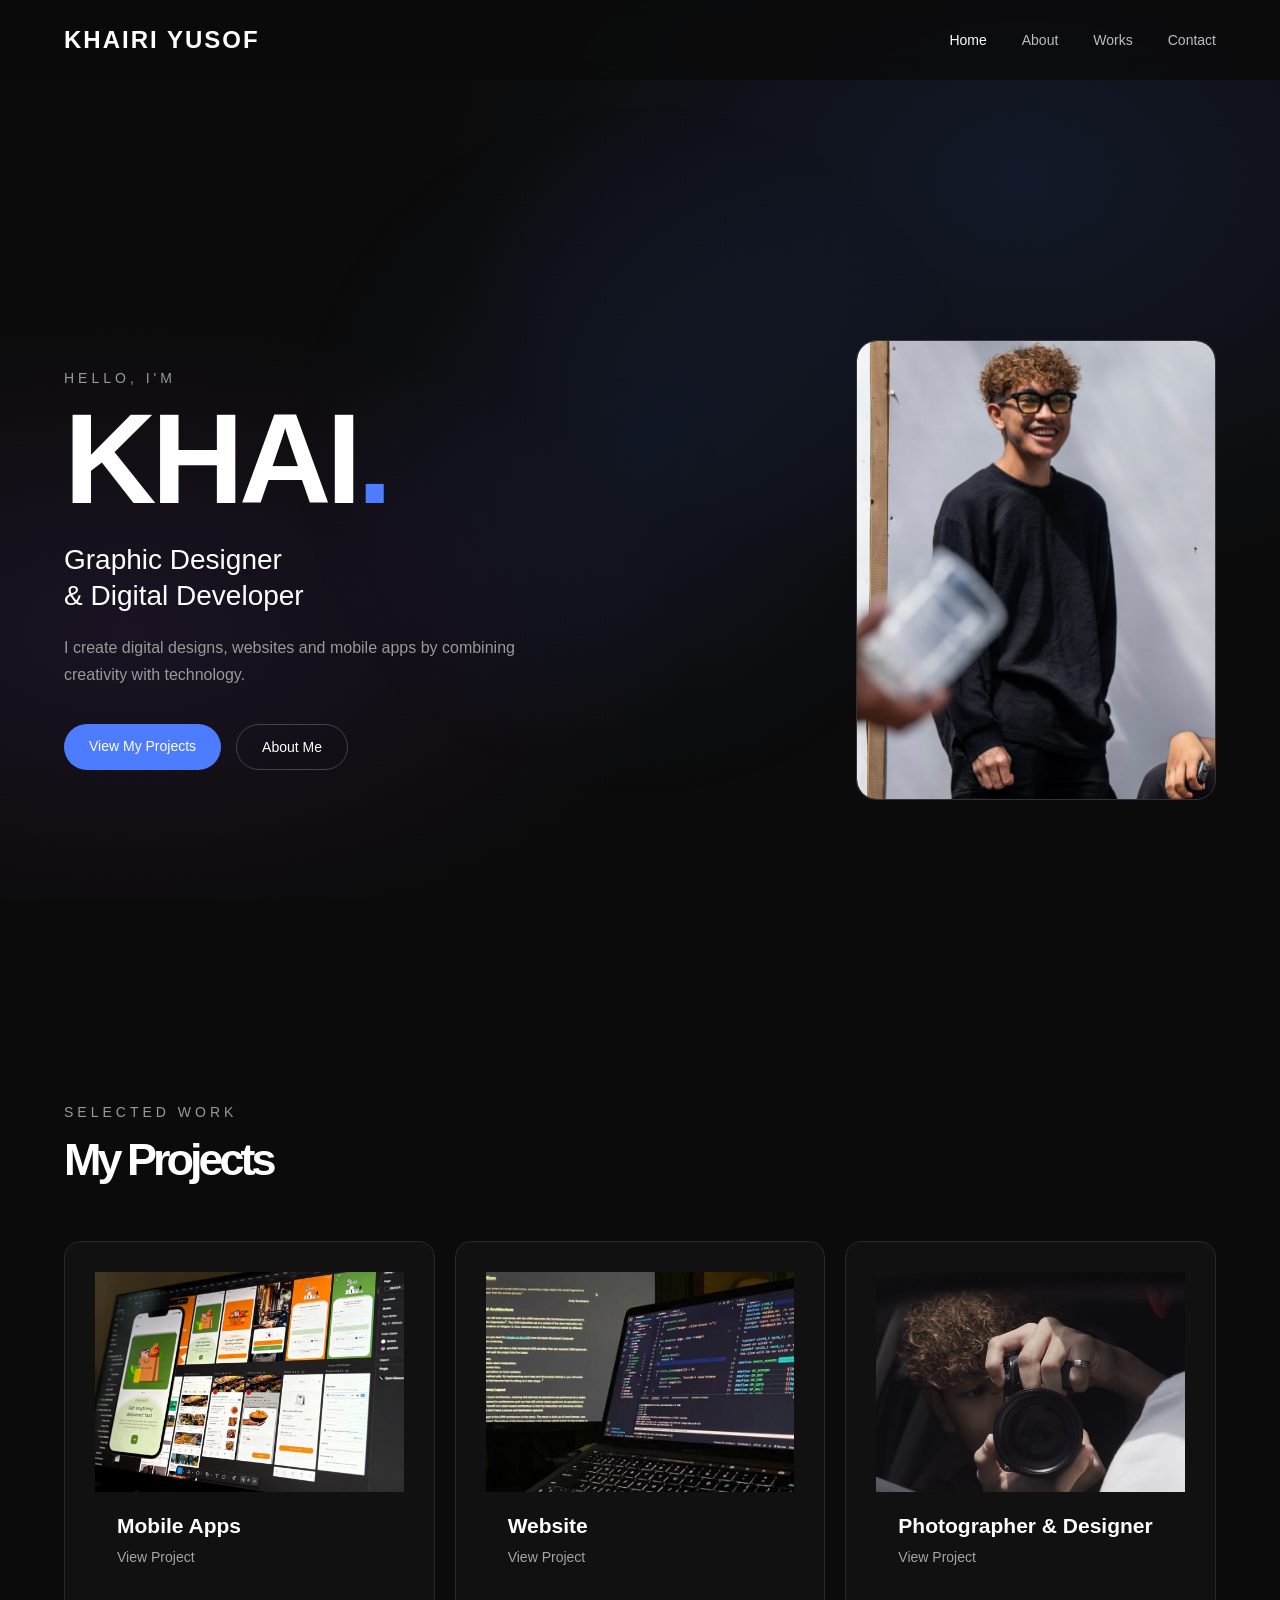
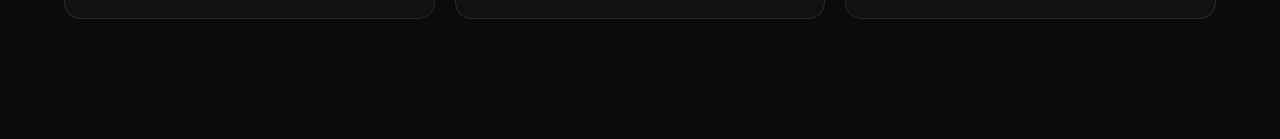
==== commit 5b03ed09: "Update contact page" ====
--- a/index.html
+++ b/index.html
@@ -89,89 +89,52 @@
 
     </section>
 
-
     <!-- MY PROJECTS -->
-
     <section class="home-projects" id="works">
-
         <div class="section-heading">
-
-            <p class="small-text">
-                SELECTED WORK
-            </p>
-
-            <h2>
-                My Projects
-            </h2>
-
+            <p class="small-text">SELECTED WORK</p>
+            <h2>My Projects</h2>
         </div>
-
 
         <div class="projects-container">
 
-
-            <!-- P ROJECT 1 -->
-
+            <!-- PROJECT 1: MOBILE APPS -->
             <a href="mobileapps.html" class="project-card">
-
+                <div class="project-image">
+                    <img src="images/mobileapps.jpg" alt="Mobile application projects">
+                </div>
 
                 <div class="project-content">
+                    <h3>Mobile Apps</h3>
+                    <span>View Project <span class="arrow"></span></span>
+                </div>
+            </a>
 
-                    <h3>
-                        Mobile Apps
-                    </h3>
-
-                    <span>
-                        View Project
-                    </span>
-
+            <!-- PROJECT 2: WEBSITE -->
+            <a href="website.html" class="project-card">
+                <div class="project-image">
+                    <img src="images/website.jpg" alt="Website design projects">
                 </div>
 
+                <div class="project-content">
+                    <h3>Website</h3>
+                    <span>View Project <span class="arrow"></span></span>
+                </div>
             </a>
 
-
-            <!-- PROJECT 2 -->
-
-            <a href="website.html" class="project-card">
-
+            <!-- PROJECT 3: PHOTOGRAPHY & DESIGN -->
+            <a href="design.html" class="project-card">
+                <div class="project-image">
+                    <img src="images/photo.jpeg" alt="Photography and graphic design projects">
+                </div>
 
                 <div class="project-content">
-
-                    <h3>
-                        Website
-                    </h3>
-
-                    <span>
-                        View Project
-                    </span>
-
+                    <h3>Photographer &amp; Designer</h3>
+                    <span>View Project <span class="arrow"></span></span>
                 </div>
-
             </a>
 
-
-            <!-- PROJECT 3 -->
-
-            <a href="design.html" class="project-card">
-
-
-                <div class="project-content">
-
-                    <h3>
-                        Photographer & Designer
-                    </h3>
-
-                    <span>
-                        View Project
-                    </span>
-
-                </div>
-
-            </a>
-
-
         </div>
-
     </section>
 
 
--- a/style.css
+++ b/style.css
@@ -2734,4 +2734,95 @@
     .video-projects {
         margin-top: 50px;
     }
+}
+
+
+/* HOME PROJECT CARDS */
+.projects-container {
+    display: grid;
+    grid-template-columns: repeat(3, minmax(0, 1fr));
+    gap: 20px;
+}
+
+.project-card {
+    display: flex;
+    flex-direction: column;
+    min-width: 0;
+    overflow: hidden;
+    background: #111111;
+    border: 1px solid #292929;
+    border-radius: 16px;
+    text-decoration: none;
+    color: #ffffff;
+    transition: transform 0.3s ease, border-color 0.3s ease;
+}
+
+.project-card:hover {
+    transform: translateY(-5px);
+    border-color: #4D7CFE;
+}
+
+.project-image {
+    width: 100%;
+    height: 220px;
+    overflow: hidden;
+    background: #171717;
+}
+
+.project-image img {
+    display: block;
+    width: 100%;
+    height: 100%;
+    object-fit: cover;
+    transition: transform 0.4s ease;
+}
+
+.project-card:hover .project-image img {
+    transform: scale(1.04);
+}
+
+.project-content {
+    padding: 22px;
+}
+
+.project-content h3 {
+    margin: 0 0 10px;
+    font-size: 21px;
+}
+
+.project-content>span {
+    color: #a5a5a5;
+    font-size: 14px;
+}
+
+.project-card:hover .project-content>span {
+    color: #4D7CFE;
+}
+
+.arrow {
+    display: inline-block;
+    margin-left: 4px;
+    transition: transform 0.3s ease;
+}
+
+.project-card:hover .arrow {
+    transform: translate(3px, -3px);
+}
+
+/* TABLET */
+@media (max-width: 900px) {
+    .projects-container {
+        grid-template-columns: repeat(2, minmax(0, 1fr));
+    }
+}
+
+/* MOBILE */
+@media (max-width: 600px) {
+    .projects-container {
+        grid-template-columns: 1fr;
+    }
+
+    .project-image {
+        height: 220px;
+    }
 }
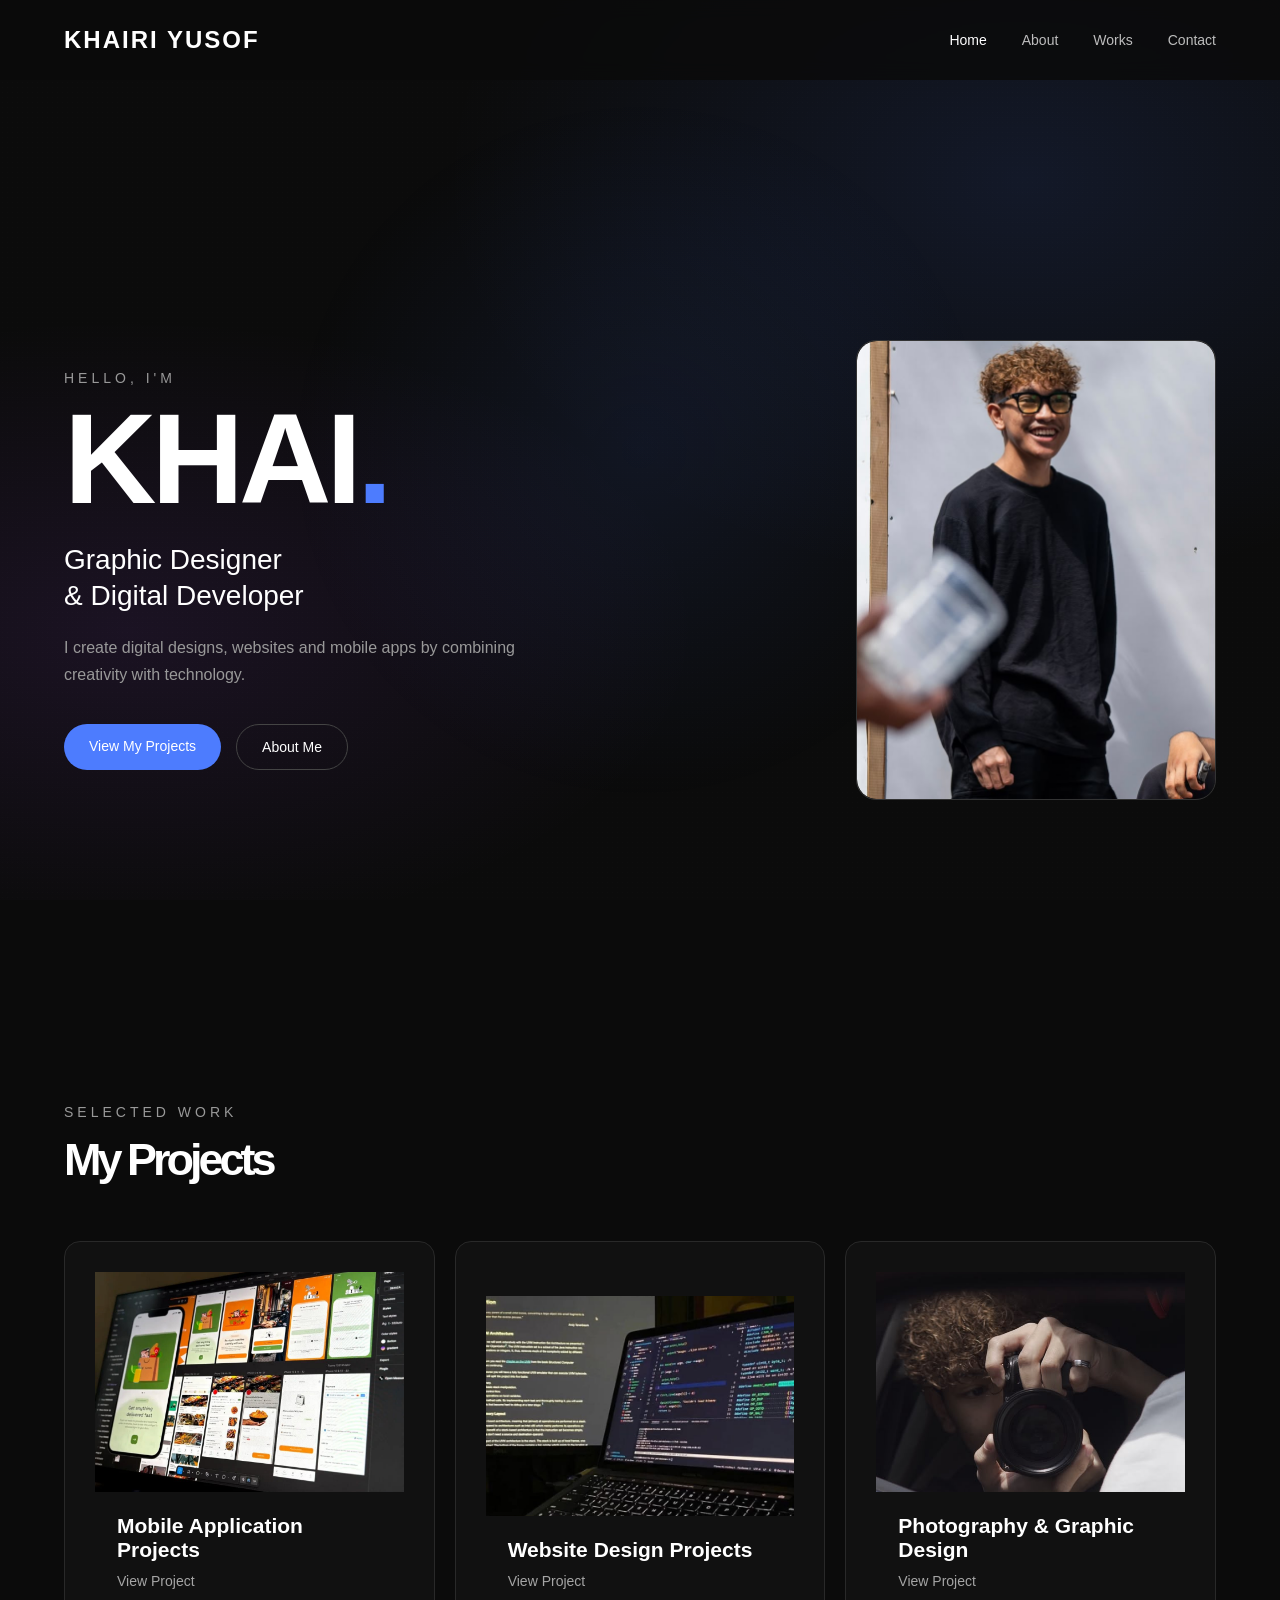
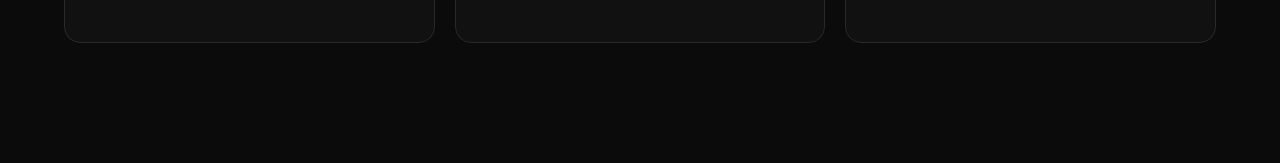
==== commit 898d052f: "Update index page" ====
--- a/index.html
+++ b/index.html
@@ -105,7 +105,7 @@
                 </div>
 
                 <div class="project-content">
-                    <h3>Mobile Apps</h3>
+                    <h3>Mobile Application Projects</h3>
                     <span>View Project <span class="arrow"></span></span>
                 </div>
             </a>
@@ -117,7 +117,7 @@
                 </div>
 
                 <div class="project-content">
-                    <h3>Website</h3>
+                    <h3>Website Design Projects</h3>
                     <span>View Project <span class="arrow"></span></span>
                 </div>
             </a>
@@ -129,7 +129,7 @@
                 </div>
 
                 <div class="project-content">
-                    <h3>Photographer &amp; Designer</h3>
+                    <h3>Photography & Graphic Design</h3>
                     <span>View Project <span class="arrow"></span></span>
                 </div>
             </a>
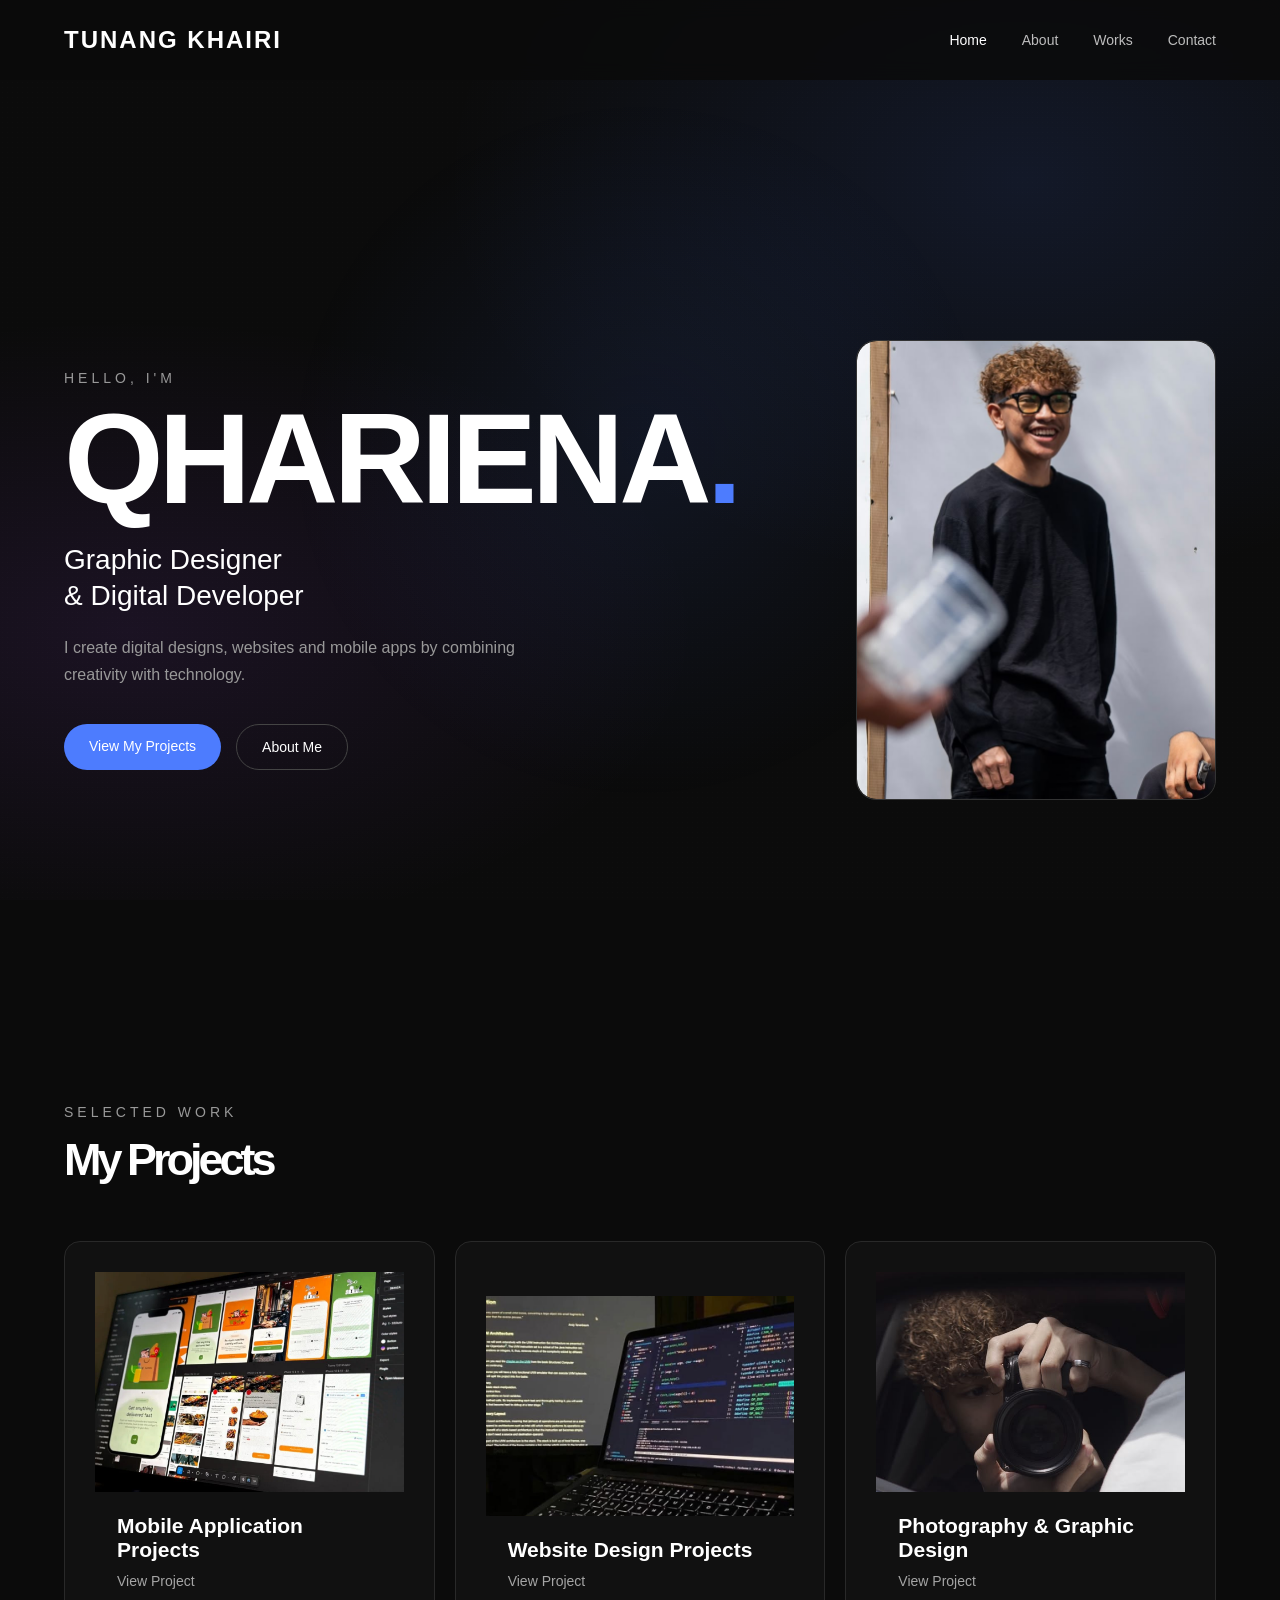
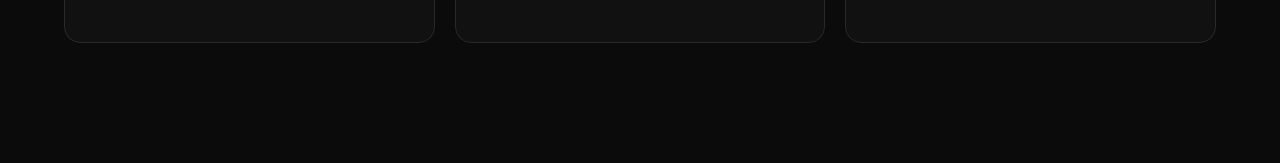
==== commit 680e9a4a: "Update index page" ====
--- a/index.html
+++ b/index.html
@@ -19,7 +19,7 @@
         <nav class="navbar">
 
             <a href="index.html" class="logo">
-                KHAIRI YUSOF
+                TUNANG KHAIRI
             </a>
 
             <div class="nav-links">
@@ -50,7 +50,7 @@
             </p>
 
             <h1>
-                KHAI<span>.</span>
+                QHARIENA<span>.</span>
             </h1>
 
             <h2>
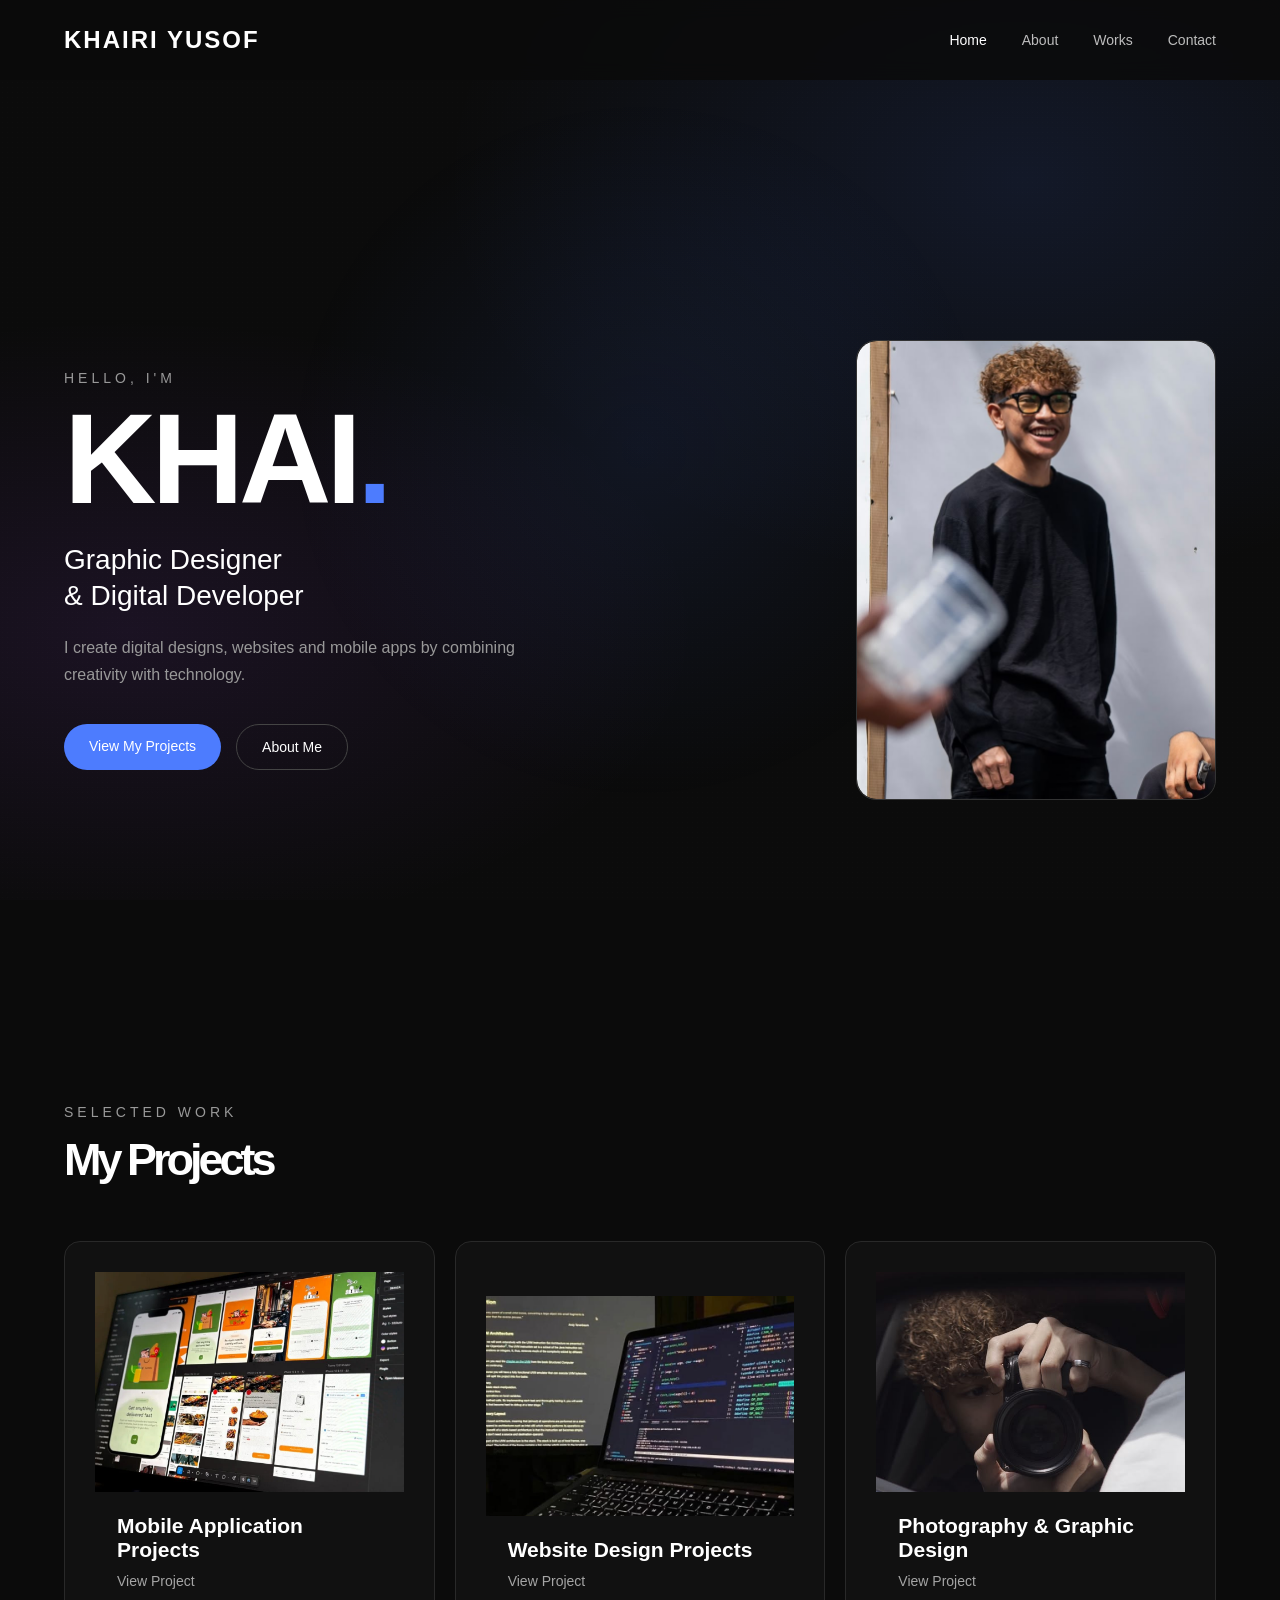
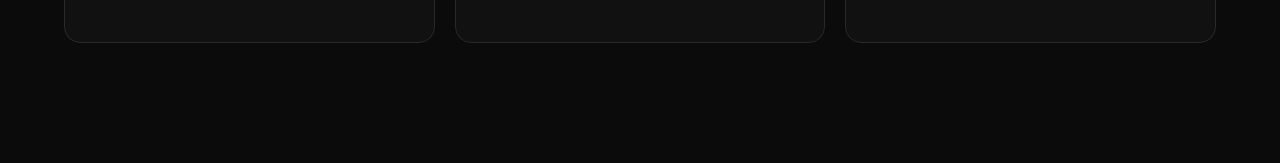
==== commit 9a8cdfda: "Update index page" ====
--- a/index.html
+++ b/index.html
@@ -19,7 +19,7 @@
         <nav class="navbar">
 
             <a href="index.html" class="logo">
-                TUNANG KHAIRI
+                KHAIRI YUSOF
             </a>
 
             <div class="nav-links">
@@ -50,7 +50,7 @@
             </p>
 
             <h1>
-                QHARIENA<span>.</span>
+                KHAI<span>.</span>
             </h1>
 
             <h2>
